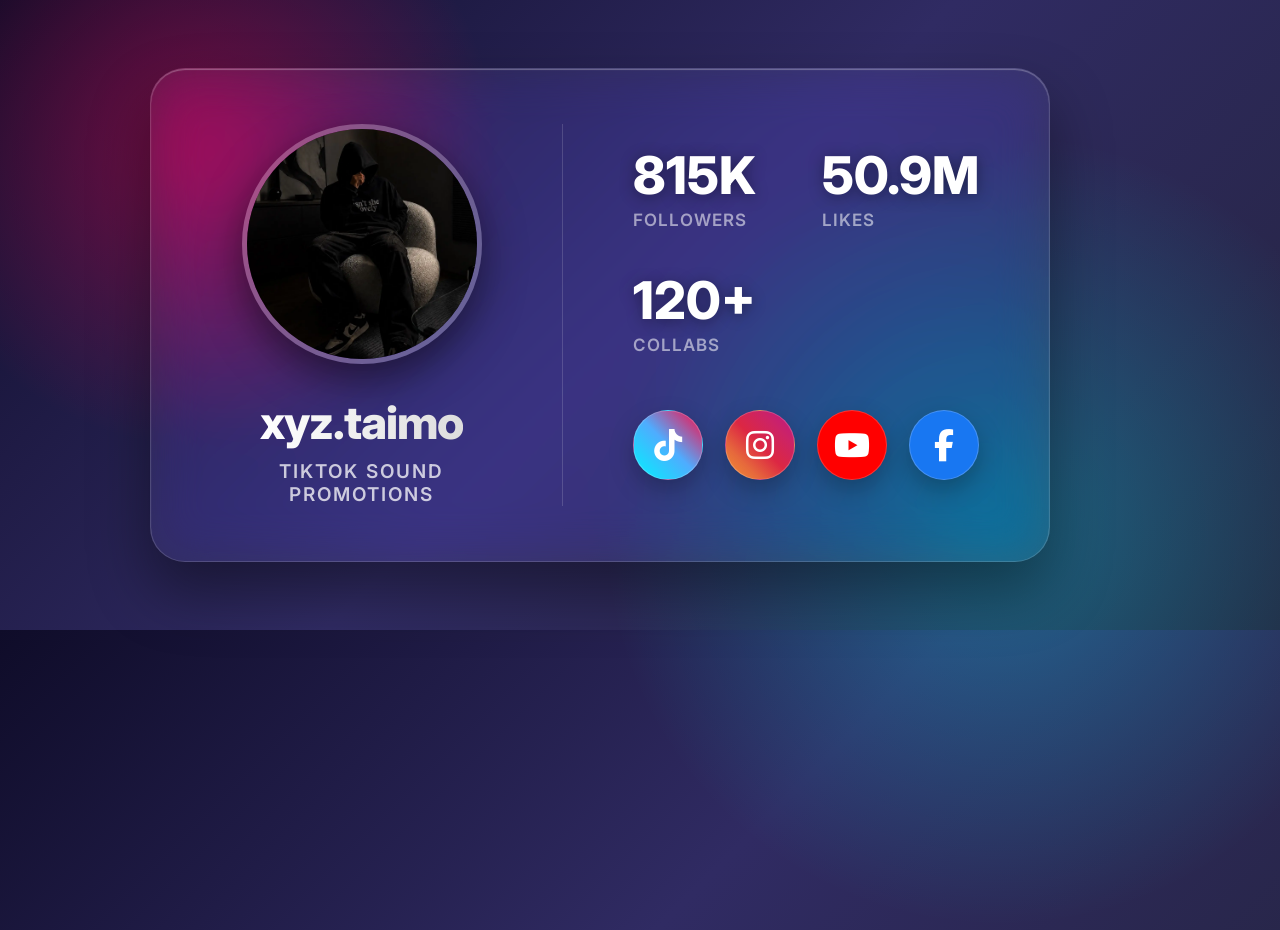
==== og-banner.html @ 940129d2 "Update OG image to premium glassmorphism design" ====
<!DOCTYPE html>
<html lang="en">
<head>
    <meta charset="UTF-8">
    <meta name="viewport" content="width=1200, initial-scale=1.0">
    <title>OG Banner</title>
    <link href="https://fonts.googleapis.com/css2?family=Inter:wght@300;400;600;700;800&display=swap" rel="stylesheet">
    <link rel="stylesheet" href="https://cdnjs.cloudflare.com/ajax/libs/font-awesome/6.4.0/css/all.min.css">
    <style>
        * { margin: 0; padding: 0; box-sizing: border-box; }
        body {
            width: 1200px; height: 630px;
            font-family: 'Inter', sans-serif;
            background: linear-gradient(135deg, #0f0c29 0%, #302b63 50%, #24243e 100%);
            display: flex; align-items: center; justify-content: center;
            color: #fff;
            position: relative;
            overflow: hidden;
        }
        
        /* Decorative background elements */
        .glow-1 { position: absolute; width: 600px; height: 600px; background: radial-gradient(circle, rgba(255,0,80,0.4) 0%, rgba(0,0,0,0) 70%); top: -150px; left: -100px; border-radius: 50%; }
        .glow-2 { position: absolute; width: 800px; height: 800px; background: radial-gradient(circle, rgba(0,242,254,0.3) 0%, rgba(0,0,0,0) 70%); bottom: -300px; right: -200px; border-radius: 50%; }
        
        /* Glass card */
        .card {
            width: 900px;
            background: rgba(255, 255, 255, 0.05);
            backdrop-filter: blur(25px) saturate(150%);
            -webkit-backdrop-filter: blur(25px) saturate(150%);
            border: 1px solid rgba(255, 255, 255, 0.15);
            border-radius: 35px;
            padding: 55px 70px;
            display: flex;
            flex-direction: row;
            align-items: center;
            box-shadow: 0 30px 60px rgba(0,0,0,0.4), inset 0 1px 1px rgba(255,255,255,0.3);
            position: relative;
            z-index: 10;
        }
        
        /* Left Column (Avatar & Name) */
        .col-left {
            display: flex; flex-direction: column; align-items: center;
            padding-right: 60px;
            border-right: 1px solid rgba(255,255,255,0.15);
        }
        
        .avatar {
            width: 240px; height: 240px; border-radius: 50%;
            object-fit: cover;
            border: 5px solid rgba(255, 255, 255, 0.25);
            box-shadow: 0 15px 40px rgba(0,0,0,0.5);
            margin-bottom: 30px;
        }
        
        .handle { font-size: 46px; font-weight: 800; letter-spacing: -1px; margin-bottom: 10px; background: linear-gradient(90deg, #fff, #ddd); -webkit-background-clip: text; -webkit-text-fill-color: transparent; }
        .tagline { font-size: 19px; font-weight: 600; color: rgba(255,255,255,0.75); text-transform: uppercase; letter-spacing: 2px; text-align: center; }
        
        /* Right Column (Stats & Socials) */
        .col-right {
            padding-left: 70px;
            flex-grow: 1;
            display: flex;
            flex-direction: column;
            justify-content: center;
        }
        
        .stats-grid {
            display: grid; grid-template-columns: 1fr 1fr;
            gap: 45px 35px;
            margin-bottom: 55px;
        }
        
        .stat-item { display: flex; flex-direction: column; }
        .stat-val { font-size: 52px; font-weight: 800; line-height: 1; margin-bottom: 8px; color: #fff; text-shadow: 0 2px 15px rgba(0,0,0,0.4); }
        .stat-label { font-size: 17px; font-weight: 600; color: rgba(255,255,255,0.55); text-transform: uppercase; letter-spacing: 1px; }
        
        /* Socials */
        .socials {
            display: flex; gap: 22px;
        }
        .social-icon {
            width: 70px; height: 70px; border-radius: 50%;
            background: rgba(255,255,255,0.12);
            display: flex; align-items: center; justify-content: center;
            font-size: 32px; color: #fff;
            box-shadow: 0 10px 25px rgba(0,0,0,0.25);
            border: 1px solid rgba(255,255,255,0.2);
        }
        .social-icon.tiktok { background: linear-gradient(45deg, #00f2fe, #4facfe, #ff0844); }
        .social-icon.ig { background: linear-gradient(45deg, #f09433 0%, #e6683c 25%, #dc2743 50%, #cc2366 75%, #bc1888 100%); }
        .social-icon.yt { background: #FF0000; }
        .social-icon.fb { background: #1877F2; }
    </style>
</head>
<body>
    <div class="glow-1"></div>
    <div class="glow-2"></div>
    
    <div class="card">
        <div class="col-left">
            <img src="avatar.webp" alt="avatar" class="avatar">
            <h1 class="handle">xyz.taimo</h1>
            <p class="tagline">TikTok Sound Promotions</p>
        </div>
        
        <div class="col-right">
            <div class="stats-grid">
                <div class="stat-item">
                    <div class="stat-val">815K</div>
                    <div class="stat-label">Followers</div>
                </div>
                <div class="stat-item">
                    <div class="stat-val">50.9M</div>
                    <div class="stat-label">Likes</div>
                </div>
                <div class="stat-item">
                    <div class="stat-val">120+</div>
                    <div class="stat-label">Collabs</div>
                </div>
            </div>
            
            <div class="socials">
                <div class="social-icon tiktok"><i class="fa-brands fa-tiktok"></i></div>
                <div class="social-icon ig"><i class="fa-brands fa-instagram"></i></div>
                <div class="social-icon yt"><i class="fa-brands fa-youtube"></i></div>
                <div class="social-icon fb"><i class="fa-brands fa-facebook-f"></i></div>
            </div>
        </div>
    </div>
</body>
</html>
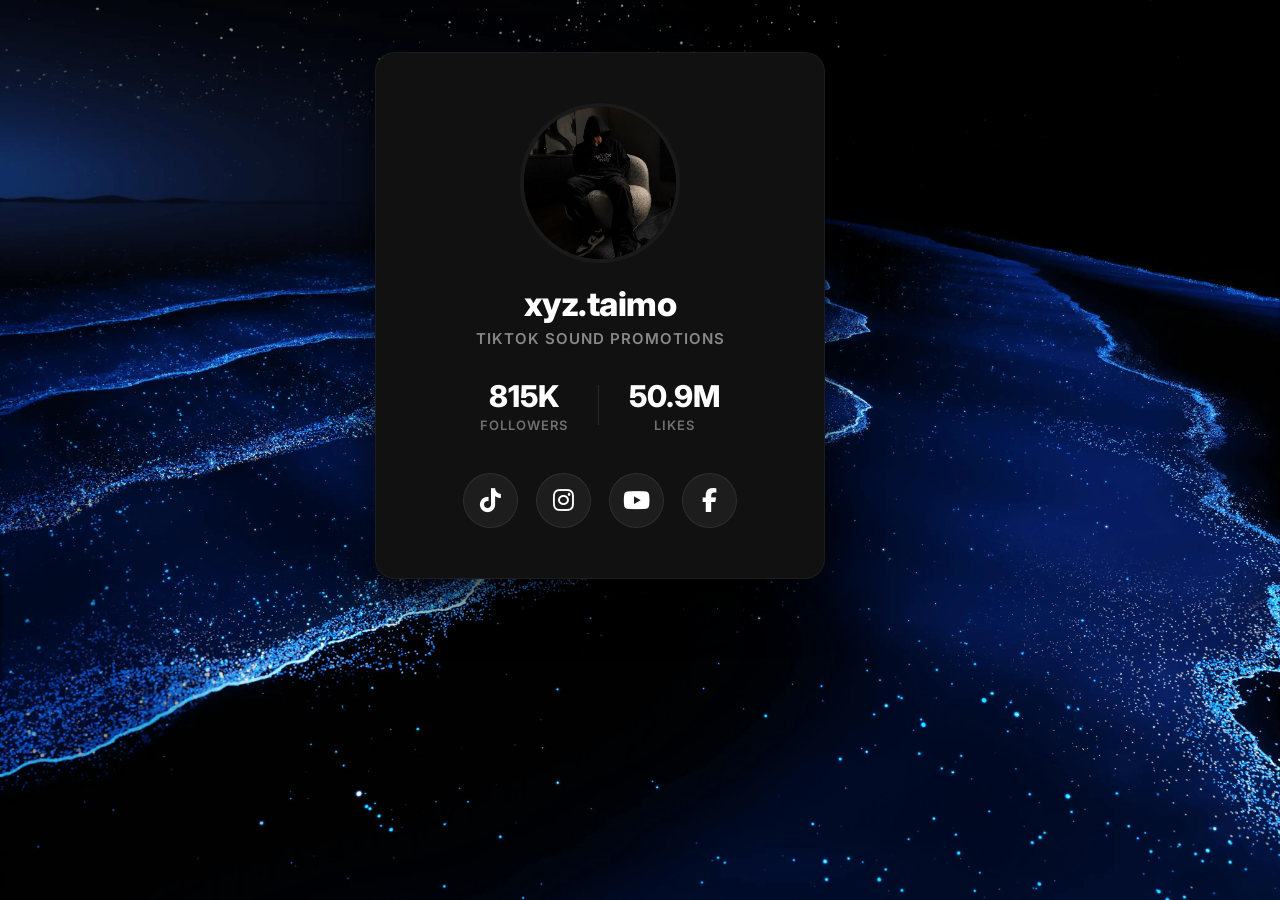
==== commit fc1f0248: "Revert to square centered card for OG image per user request" ====
--- a/og-banner.html
+++ b/og-banner.html
@@ -11,122 +11,92 @@
         body {
             width: 1200px; height: 630px;
             font-family: 'Inter', sans-serif;
-            background: linear-gradient(135deg, #0f0c29 0%, #302b63 50%, #24243e 100%);
+            /* Starry background */
+            background-color: #0d0d12;
+            background-image: url('bg-custom.webp');
+            background-size: cover;
+            background-position: center;
             display: flex; align-items: center; justify-content: center;
             color: #fff;
             position: relative;
-            overflow: hidden;
         }
         
-        /* Decorative background elements */
-        .glow-1 { position: absolute; width: 600px; height: 600px; background: radial-gradient(circle, rgba(255,0,80,0.4) 0%, rgba(0,0,0,0) 70%); top: -150px; left: -100px; border-radius: 50%; }
-        .glow-2 { position: absolute; width: 800px; height: 800px; background: radial-gradient(circle, rgba(0,242,254,0.3) 0%, rgba(0,0,0,0) 70%); bottom: -300px; right: -200px; border-radius: 50%; }
+        /* Glows optional but we'll remove them for the clean square look */
         
-        /* Glass card */
+        /* Dark square card in the middle */
         .card {
-            width: 900px;
-            background: rgba(255, 255, 255, 0.05);
-            backdrop-filter: blur(25px) saturate(150%);
-            -webkit-backdrop-filter: blur(25px) saturate(150%);
-            border: 1px solid rgba(255, 255, 255, 0.15);
-            border-radius: 35px;
-            padding: 55px 70px;
+            width: 450px;
+            background: #111; /* Solid dark color */
+            border-radius: 20px;
+            padding: 50px 40px;
             display: flex;
-            flex-direction: row;
+            flex-direction: column;
             align-items: center;
-            box-shadow: 0 30px 60px rgba(0,0,0,0.4), inset 0 1px 1px rgba(255,255,255,0.3);
-            position: relative;
-            z-index: 10;
-        }
-        
-        /* Left Column (Avatar & Name) */
-        .col-left {
-            display: flex; flex-direction: column; align-items: center;
-            padding-right: 60px;
-            border-right: 1px solid rgba(255,255,255,0.15);
+            box-shadow: 0 20px 50px rgba(0,0,0,0.8);
+            text-align: center;
+            border: 1px solid rgba(255, 255, 255, 0.05);
         }
         
         .avatar {
-            width: 240px; height: 240px; border-radius: 50%;
+            width: 160px; height: 160px; border-radius: 50%;
             object-fit: cover;
-            border: 5px solid rgba(255, 255, 255, 0.25);
-            box-shadow: 0 15px 40px rgba(0,0,0,0.5);
-            margin-bottom: 30px;
+            border: 4px solid rgba(255, 255, 255, 0.1);
+            margin-bottom: 20px;
+            background: #000;
         }
         
-        .handle { font-size: 46px; font-weight: 800; letter-spacing: -1px; margin-bottom: 10px; background: linear-gradient(90deg, #fff, #ddd); -webkit-background-clip: text; -webkit-text-fill-color: transparent; }
-        .tagline { font-size: 19px; font-weight: 600; color: rgba(255,255,255,0.75); text-transform: uppercase; letter-spacing: 2px; text-align: center; }
+        .handle { font-size: 34px; font-weight: 800; margin-bottom: 5px; color: #fff; letter-spacing: -0.5px; }
+        .tagline { font-size: 15px; font-weight: 600; color: rgba(255,255,255,0.5); text-transform: uppercase; letter-spacing: 1px; margin-bottom: 30px; }
         
-        /* Right Column (Stats & Socials) */
-        .col-right {
-            padding-left: 70px;
-            flex-grow: 1;
-            display: flex;
-            flex-direction: column;
-            justify-content: center;
+        .stats-row {
+            display: flex; align-items: center; justify-content: center;
+            gap: 30px;
+            margin-bottom: 40px;
+            width: 100%;
         }
         
-        .stats-grid {
-            display: grid; grid-template-columns: 1fr 1fr;
-            gap: 45px 35px;
-            margin-bottom: 55px;
-        }
+        .stat { display: flex; flex-direction: column; align-items: center; }
+        .stat-val { font-size: 30px; font-weight: 800; color: #fff; margin-bottom: 3px; }
+        .stat-label { font-size: 13px; font-weight: 600; color: rgba(255,255,255,0.4); text-transform: uppercase; letter-spacing: 1px; }
+        .stat-divider { width: 1px; height: 40px; background: rgba(255,255,255,0.1); }
         
-        .stat-item { display: flex; flex-direction: column; }
-        .stat-val { font-size: 52px; font-weight: 800; line-height: 1; margin-bottom: 8px; color: #fff; text-shadow: 0 2px 15px rgba(0,0,0,0.4); }
-        .stat-label { font-size: 17px; font-weight: 600; color: rgba(255,255,255,0.55); text-transform: uppercase; letter-spacing: 1px; }
-        
-        /* Socials */
         .socials {
-            display: flex; gap: 22px;
+            display: flex; gap: 18px;
+            justify-content: center;
+            width: 100%;
         }
         .social-icon {
-            width: 70px; height: 70px; border-radius: 50%;
-            background: rgba(255,255,255,0.12);
+            width: 55px; height: 55px; border-radius: 50%;
+            background: rgba(255,255,255,0.05);
             display: flex; align-items: center; justify-content: center;
-            font-size: 32px; color: #fff;
-            box-shadow: 0 10px 25px rgba(0,0,0,0.25);
-            border: 1px solid rgba(255,255,255,0.2);
+            font-size: 24px; color: #fff;
+            border: 1px solid rgba(255,255,255,0.08);
         }
-        .social-icon.tiktok { background: linear-gradient(45deg, #00f2fe, #4facfe, #ff0844); }
-        .social-icon.ig { background: linear-gradient(45deg, #f09433 0%, #e6683c 25%, #dc2743 50%, #cc2366 75%, #bc1888 100%); }
-        .social-icon.yt { background: #FF0000; }
-        .social-icon.fb { background: #1877F2; }
     </style>
 </head>
 <body>
-    <div class="glow-1"></div>
-    <div class="glow-2"></div>
-    
     <div class="card">
-        <div class="col-left">
-            <img src="avatar.webp" alt="avatar" class="avatar">
-            <h1 class="handle">xyz.taimo</h1>
-            <p class="tagline">TikTok Sound Promotions</p>
+        <img src="avatar.webp" alt="avatar" class="avatar">
+        <h1 class="handle">xyz.taimo</h1>
+        <p class="tagline">TikTok Sound Promotions</p>
+        
+        <div class="stats-row">
+            <div class="stat">
+                <div class="stat-val">815K</div>
+                <div class="stat-label">Followers</div>
+            </div>
+            <div class="stat-divider"></div>
+            <div class="stat">
+                <div class="stat-val">50.9M</div>
+                <div class="stat-label">Likes</div>
+            </div>
         </div>
         
-        <div class="col-right">
-            <div class="stats-grid">
-                <div class="stat-item">
-                    <div class="stat-val">815K</div>
-                    <div class="stat-label">Followers</div>
-                </div>
-                <div class="stat-item">
-                    <div class="stat-val">50.9M</div>
-                    <div class="stat-label">Likes</div>
-                </div>
-                <div class="stat-item">
-                    <div class="stat-val">120+</div>
-                    <div class="stat-label">Collabs</div>
-                </div>
-            </div>
-            
-            <div class="socials">
-                <div class="social-icon tiktok"><i class="fa-brands fa-tiktok"></i></div>
-                <div class="social-icon ig"><i class="fa-brands fa-instagram"></i></div>
-                <div class="social-icon yt"><i class="fa-brands fa-youtube"></i></div>
-                <div class="social-icon fb"><i class="fa-brands fa-facebook-f"></i></div>
-            </div>
+        <div class="socials">
+            <div class="social-icon"><i class="fa-brands fa-tiktok"></i></div>
+            <div class="social-icon"><i class="fa-brands fa-instagram"></i></div>
+            <div class="social-icon"><i class="fa-brands fa-youtube"></i></div>
+            <div class="social-icon"><i class="fa-brands fa-facebook-f"></i></div>
         </div>
     </div>
 </body>
